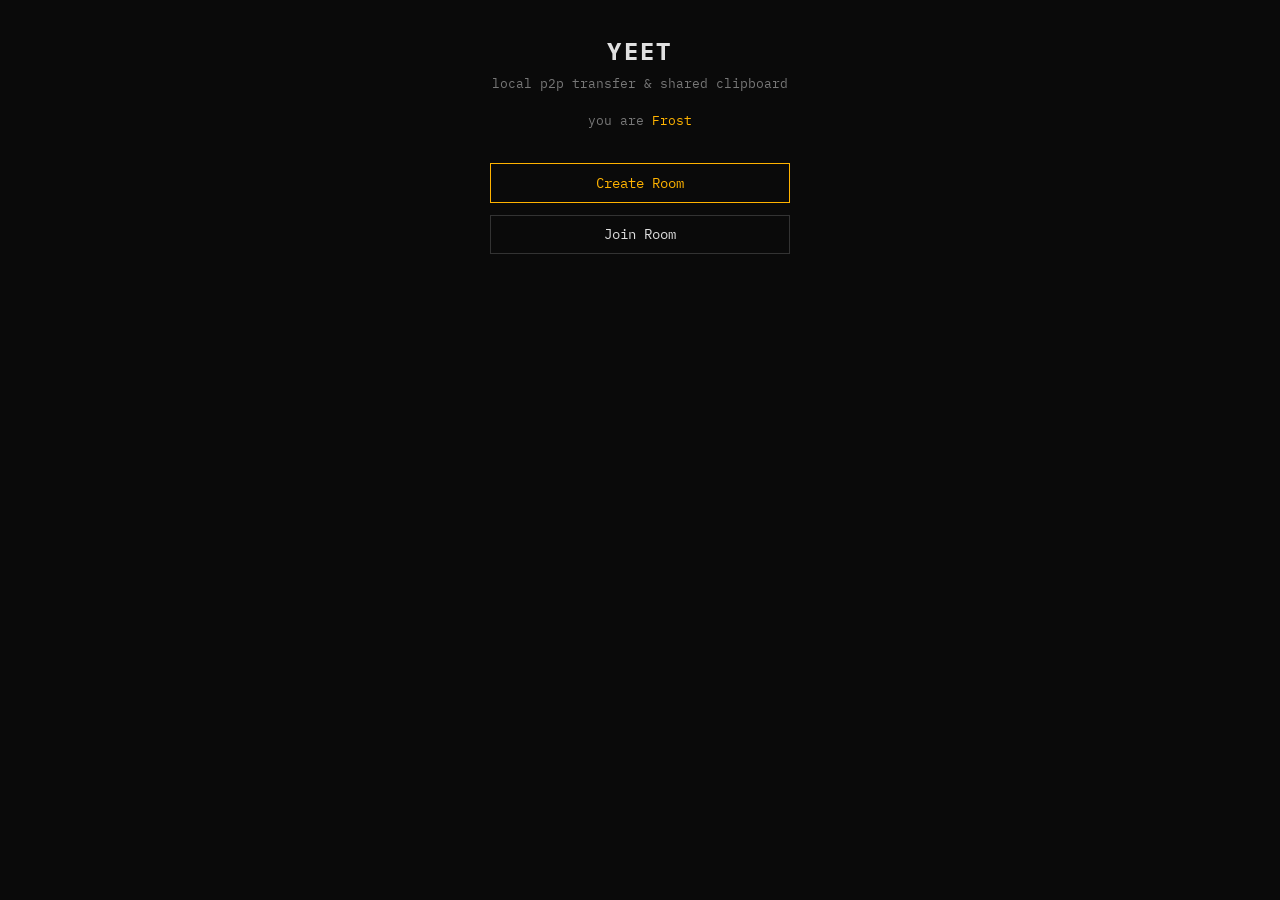
==== index.html @ ff4bd994 "Implement Phase 1: WebRTC P2P with manual copy-paste signaling Zero-dependency proof of concept. Two" ====
<!DOCTYPE html>
<html lang="en">
<head>
  <meta charset="UTF-8">
  <meta name="viewport" content="width=device-width, initial-scale=1.0">
  <title>YEET — Local P2P Transfer</title>
  <link rel="preconnect" href="https://fonts.googleapis.com">
  <link rel="preconnect" href="https://fonts.gstatic.com" crossorigin>
  <link href="https://fonts.googleapis.com/css2?family=IBM+Plex+Mono:wght@400;700&display=swap" rel="stylesheet">
  <link rel="stylesheet" href="css/style.css">
</head>
<body>

  <!-- Pairing View -->
  <div id="view-pairing" class="view active">
    <div class="container">
      <header class="pairing-header">
        <h1>YEET</h1>
        <p class="tagline">local p2p transfer &amp; shared clipboard</p>
        <p class="device-name">you are <span id="my-name">—</span></p>
      </header>

      <div id="pairing-start" class="pairing-step">
        <button id="btn-create" class="btn btn-primary">Create Room</button>
        <button id="btn-join" class="btn">Join Room</button>
      </div>

      <!-- Initiator flow -->
      <div id="pairing-offer" class="pairing-step hidden">
        <p class="step-label">1 / 2 — share this code with the other device</p>
        <textarea id="offer-code" class="code-area" readonly></textarea>
        <button id="btn-copy-offer" class="btn btn-primary">Copy Code</button>
        <p class="step-label">then paste their response code here</p>
        <textarea id="answer-input" class="code-area" placeholder="paste answer code..."></textarea>
        <button id="btn-submit-answer" class="btn btn-primary">Connect</button>
      </div>

      <!-- Joiner flow -->
      <div id="pairing-join" class="pairing-step hidden">
        <p class="step-label">1 / 2 — paste the room code</p>
        <textarea id="offer-input" class="code-area" placeholder="paste room code..."></textarea>
        <button id="btn-submit-offer" class="btn btn-primary">Submit</button>
      </div>

      <div id="pairing-answer" class="pairing-step hidden">
        <p class="step-label">2 / 2 — share this code back to the other device</p>
        <textarea id="answer-code" class="code-area" readonly></textarea>
        <button id="btn-copy-answer" class="btn btn-primary">Copy Code</button>
        <p class="step-label waiting">waiting for connection...</p>
      </div>

      <p id="pairing-status" class="status"></p>
    </div>
  </div>

  <!-- Connected View -->
  <div id="view-connected" class="view">
    <header class="connected-header">
      <div class="header-left">
        <h1>YEET</h1>
        <span id="connection-status" class="status-dot connected"></span>
        <span id="peer-name">—</span>
      </div>
      <button id="btn-disconnect" class="btn btn-small">Disconnect</button>
    </header>

    <div id="message-log" class="message-log"></div>

    <div class="input-bar">
      <textarea id="message-input" class="message-input" placeholder="type or paste..." rows="1"></textarea>
      <button id="btn-send" class="btn btn-primary">Send</button>
    </div>
  </div>

  <!-- Disconnected View -->
  <div id="view-disconnected" class="view">
    <div class="container">
      <h1>YEET</h1>
      <p class="status disconnected">connection lost</p>
      <button id="btn-reconnect" class="btn btn-primary">Reconnect</button>
    </div>
  </div>

  <script type="module" src="js/app.js"></script>
</body>
</html>
---- css/style.css ----
:root {
  --bg: #0a0a0a;
  --bg-raised: #141414;
  --fg: #e0e0e0;
  --fg-dim: #777;
  --accent: #ffb300;
  --accent-dim: #a67400;
  --border: #333;
  --danger: #ff4444;
  --success: #39ff14;
  --font: 'IBM Plex Mono', monospace;
}

*, *::before, *::after {
  box-sizing: border-box;
  margin: 0;
  padding: 0;
}

body {
  background: var(--bg);
  color: var(--fg);
  font-family: var(--font);
  font-size: 14px;
  line-height: 1.6;
  min-height: 100vh;
}

/* View toggle */

.view {
  display: none;
  min-height: 100vh;
}

.view.active {
  display: flex;
  flex-direction: column;
}

.hidden {
  display: none !important;
}

/* Container */

.container {
  max-width: 500px;
  width: 100%;
  margin: 0 auto;
  padding: 2rem 1.5rem;
  flex: 1;
  display: flex;
  flex-direction: column;
  align-items: center;
}

/* Typography */

h1 {
  font-size: 1.5rem;
  font-weight: 700;
  letter-spacing: 0.1em;
  text-transform: uppercase;
}

.tagline {
  color: var(--fg-dim);
  font-size: 0.8rem;
  margin-top: 0.25rem;
}

.device-name {
  color: var(--fg-dim);
  font-size: 0.8rem;
  margin-top: 1rem;
}

.device-name span {
  color: var(--accent);
}

/* Buttons */

.btn {
  font-family: var(--font);
  font-size: 0.85rem;
  padding: 0.6rem 1.2rem;
  border: 1px solid var(--border);
  background: transparent;
  color: var(--fg);
  cursor: pointer;
  transition: border-color 0.15s, color 0.15s;
}

.btn:hover {
  border-color: var(--accent);
  color: var(--accent);
}

.btn-primary {
  border-color: var(--accent);
  color: var(--accent);
}

.btn-primary:hover {
  background: var(--accent);
  color: var(--bg);
}

.btn-small {
  font-size: 0.75rem;
  padding: 0.3rem 0.8rem;
}

/* Pairing */

.pairing-header {
  text-align: center;
  margin-bottom: 2rem;
}

.pairing-step {
  width: 100%;
  display: flex;
  flex-direction: column;
  gap: 0.75rem;
  align-items: center;
}

.pairing-step .btn {
  width: 100%;
  max-width: 300px;
}

.step-label {
  color: var(--fg-dim);
  font-size: 0.8rem;
  text-align: center;
  margin-top: 0.5rem;
}

.step-label.waiting {
  color: var(--accent);
}

.code-area {
  width: 100%;
  min-height: 80px;
  padding: 0.75rem;
  font-family: var(--font);
  font-size: 0.75rem;
  background: var(--bg-raised);
  color: var(--fg);
  border: 1px solid var(--border);
  resize: vertical;
  word-break: break-all;
}

.code-area:focus {
  outline: none;
  border-color: var(--accent);
}

.code-area[readonly] {
  cursor: default;
  color: var(--accent);
}

/* Status */

.status {
  font-size: 0.8rem;
  margin-top: 1rem;
  text-align: center;
}

.status.connecting {
  color: var(--accent);
}

.status.connected {
  color: var(--success);
}

.status.disconnected {
  color: var(--danger);
}

.status.error {
  color: var(--danger);
}

/* Connected header */

.connected-header {
  display: flex;
  align-items: center;
  justify-content: space-between;
  padding: 0.75rem 1.5rem;
  border-bottom: 1px solid var(--border);
}

.header-left {
  display: flex;
  align-items: center;
  gap: 0.75rem;
}

.header-left h1 {
  font-size: 1rem;
}

.status-dot {
  width: 8px;
  height: 8px;
  display: inline-block;
}

.status-dot.connected {
  background: var(--success);
}

.status-dot.disconnected {
  background: var(--danger);
}

#peer-name {
  color: var(--fg-dim);
  font-size: 0.85rem;
}

/* Message log */

.message-log {
  flex: 1;
  overflow-y: auto;
  padding: 1rem 1.5rem;
  display: flex;
  flex-direction: column;
  gap: 0.5rem;
}

.message-card {
  padding: 0.6rem 0.75rem;
  border: 1px solid var(--border);
  font-size: 0.85rem;
  white-space: pre-wrap;
  word-break: break-word;
}

.message-card.self {
  border-left: 3px solid var(--accent);
}

.message-card.peer {
  border-left: 3px solid var(--fg-dim);
}

.message-meta {
  display: flex;
  justify-content: space-between;
  align-items: center;
  margin-top: 0.4rem;
  font-size: 0.7rem;
  color: var(--fg-dim);
}

.message-meta button {
  font-family: var(--font);
  font-size: 0.7rem;
  background: none;
  border: 1px solid var(--border);
  color: var(--fg-dim);
  padding: 0.15rem 0.4rem;
  cursor: pointer;
}

.message-meta button:hover {
  border-color: var(--accent);
  color: var(--accent);
}

/* Input bar */

.input-bar {
  display: flex;
  gap: 0;
  border-top: 1px solid var(--border);
}

.message-input {
  flex: 1;
  padding: 0.75rem 1rem;
  font-family: var(--font);
  font-size: 0.85rem;
  background: var(--bg-raised);
  color: var(--fg);
  border: none;
  resize: none;
  min-height: 44px;
}

.message-input:focus {
  outline: none;
}

.input-bar .btn {
  border: none;
  border-left: 1px solid var(--border);
  padding: 0.75rem 1.5rem;
}

/* Disconnected view */

#view-disconnected .container {
  justify-content: center;
  align-items: center;
  gap: 1rem;
}
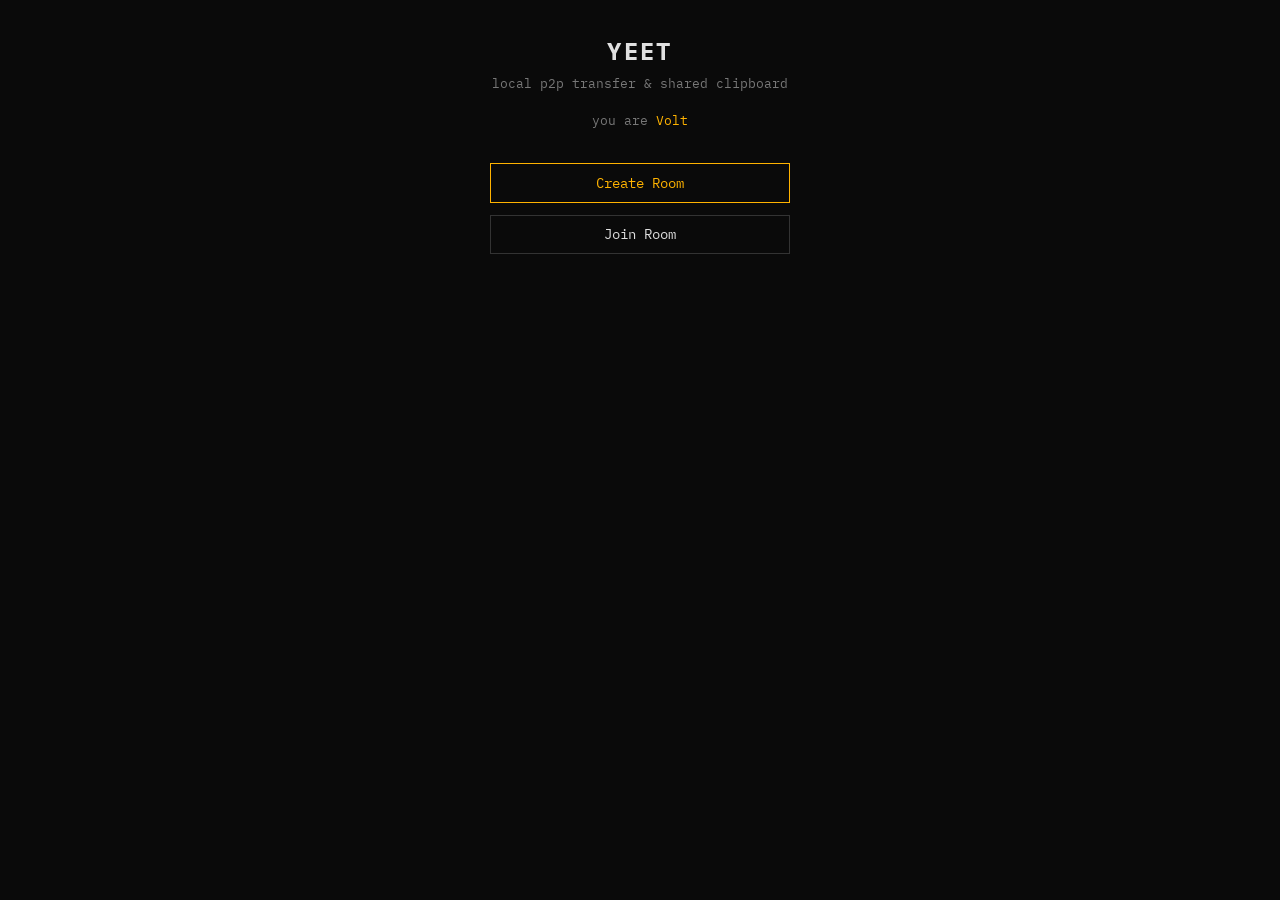
==== commit afcf9e94: "Replace base64 codes with BIP39 word-based encoding Extract essential SDP fields (ufrag, pwd, finger" ====
--- a/index.html
+++ b/index.html
@@ -31,14 +31,14 @@
         <textarea id="offer-code" class="code-area" readonly></textarea>
         <button id="btn-copy-offer" class="btn btn-primary">Copy Code</button>
         <p class="step-label">then paste their response code here</p>
-        <textarea id="answer-input" class="code-area" placeholder="paste answer code..."></textarea>
+        <textarea id="answer-input" class="code-area" placeholder="paste answer words..."></textarea>
         <button id="btn-submit-answer" class="btn btn-primary">Connect</button>
       </div>
 
       <!-- Joiner flow -->
       <div id="pairing-join" class="pairing-step hidden">
         <p class="step-label">1 / 2 — paste the room code</p>
-        <textarea id="offer-input" class="code-area" placeholder="paste room code..."></textarea>
+        <textarea id="offer-input" class="code-area" placeholder="paste room words..."></textarea>
         <button id="btn-submit-offer" class="btn btn-primary">Submit</button>
       </div>
 
--- a/css/style.css
+++ b/css/style.css
@@ -154,7 +154,7 @@
   color: var(--fg);
   border: 1px solid var(--border);
   resize: vertical;
-  word-break: break-all;
+  word-break: break-word;
 }
 
 .code-area:focus {
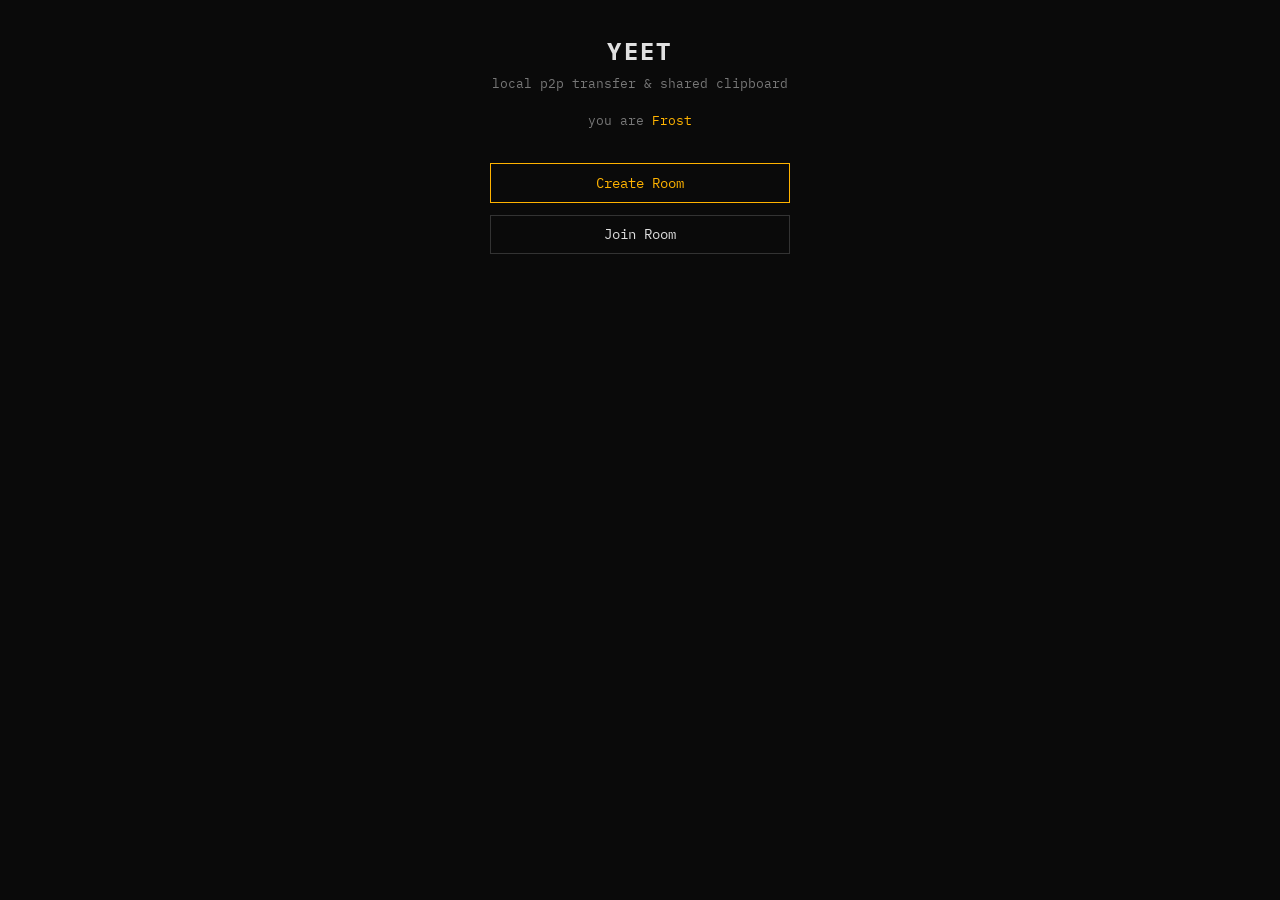
==== commit a854f09b: "Fix stuck connection, add home button, optimize word encoding - Add Google STUN server for ICE candi" ====
--- a/index.html
+++ b/index.html
@@ -27,6 +27,7 @@
 
       <!-- Initiator flow -->
       <div id="pairing-offer" class="pairing-step hidden">
+        <button class="btn-back" data-home>&larr; Start Over</button>
         <p class="step-label">1 / 2 — share this code with the other device</p>
         <textarea id="offer-code" class="code-area" readonly></textarea>
         <button id="btn-copy-offer" class="btn btn-primary">Copy Code</button>
@@ -37,12 +38,14 @@
 
       <!-- Joiner flow -->
       <div id="pairing-join" class="pairing-step hidden">
+        <button class="btn-back" data-home>&larr; Start Over</button>
         <p class="step-label">1 / 2 — paste the room code</p>
         <textarea id="offer-input" class="code-area" placeholder="paste room words..."></textarea>
         <button id="btn-submit-offer" class="btn btn-primary">Submit</button>
       </div>
 
       <div id="pairing-answer" class="pairing-step hidden">
+        <button class="btn-back" data-home>&larr; Start Over</button>
         <p class="step-label">2 / 2 — share this code back to the other device</p>
         <textarea id="answer-code" class="code-area" readonly></textarea>
         <button id="btn-copy-answer" class="btn btn-primary">Copy Code</button>
--- a/css/style.css
+++ b/css/style.css
@@ -133,6 +133,22 @@
   max-width: 300px;
 }
 
+.btn-back {
+  align-self: flex-start;
+  font-family: var(--font);
+  font-size: 0.75rem;
+  background: none;
+  border: none;
+  color: var(--fg-dim);
+  cursor: pointer;
+  padding: 0;
+  margin-bottom: 0.25rem;
+}
+
+.btn-back:hover {
+  color: var(--accent);
+}
+
 .step-label {
   color: var(--fg-dim);
   font-size: 0.8rem;
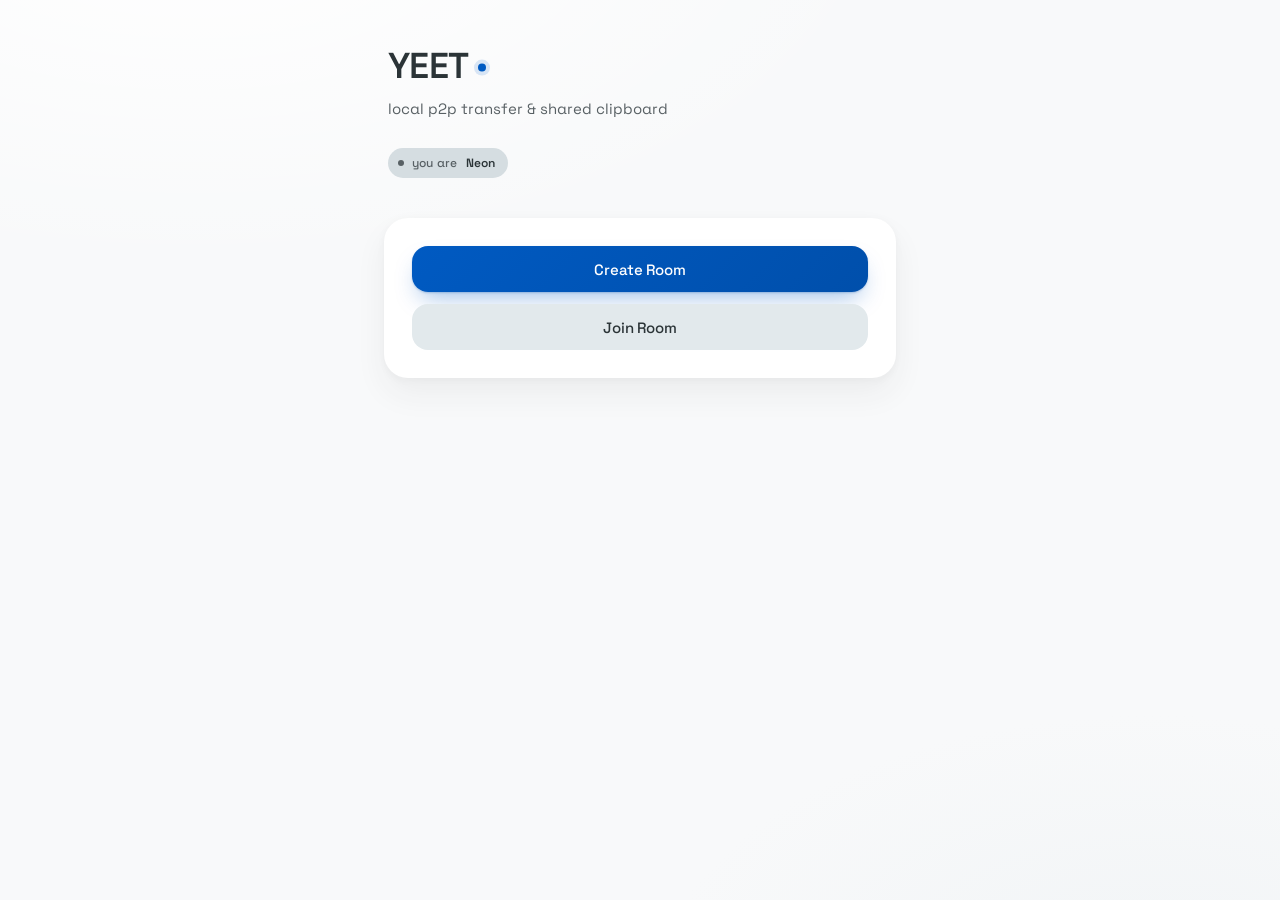
==== commit 0e406900: "Redesign UI with Mechanical Vellum system Replace the dark brutalist theme with a light tonal design" ====
--- a/index.html
+++ b/index.html
@@ -6,7 +6,7 @@
   <title>YEET — Local P2P Transfer</title>
   <link rel="preconnect" href="https://fonts.googleapis.com">
   <link rel="preconnect" href="https://fonts.gstatic.com" crossorigin>
-  <link href="https://fonts.googleapis.com/css2?family=IBM+Plex+Mono:wght@400;700&display=swap" rel="stylesheet">
+  <link href="https://fonts.googleapis.com/css2?family=Space+Grotesk:wght@400;500;600;700&display=swap" rel="stylesheet">
   <link rel="stylesheet" href="css/style.css">
 </head>
 <body>
--- a/css/style.css
+++ b/css/style.css
@@ -1,15 +1,58 @@
+/* ==========================================================================
+   MECHANICAL VELLUM — Industrial Archivist
+   Light tonal design system. No 1px sectioning borders; layered surfaces,
+   gradient CTAs, glassmorphic floats, ambient shadows, Space Grotesk.
+   ========================================================================== */
+
 :root {
-  --bg: #0a0a0a;
-  --bg-raised: #141414;
-  --fg: #e0e0e0;
-  --fg-dim: #777;
-  --accent: #ffb300;
-  --accent-dim: #a67400;
-  --border: #333;
-  --danger: #ff4444;
-  --success: #39ff14;
-  --font: 'IBM Plex Mono', monospace;
-}
+  /* Floppy Drive Palette */
+  --surface: #f8f9fa;
+  --surface-low: #f1f4f6;
+  --surface-high: #e2e9ec;
+  --surface-highest: #d5dde1;
+  --surface-lowest: #ffffff;
+
+  --primary: #005ac2;
+  --primary-dim: #004fab;
+  --on-primary: #ffffff;
+
+  --on-background: #2b3437;
+  --on-surface-variant: #586064;
+  --outline-variant: #abb3b7;
+
+  --success: #006b3f;
+  --danger: #b3261e;
+
+  /* Ghost border (outline_variant @ 15%) */
+  --ghost: rgba(171, 179, 183, 0.35);
+  --ghost-strong: rgba(171, 179, 183, 0.6);
+
+  /* Ambient shadow (on_surface @ 4%) */
+  --shadow-float: 0 2px 8px rgba(43, 52, 55, 0.04), 0 16px 32px rgba(43, 52, 55, 0.06);
+  --shadow-pressed: 0 1px 2px rgba(43, 52, 55, 0.08);
+  --shadow-ring: 0 0 0 4px rgba(0, 90, 194, 0.12);
+
+  /* Radii */
+  --r-sm: 0.5rem;    /*  8px  */
+  --r-md: 0.75rem;   /* 12px  */
+  --r-lg: 1rem;      /* 16px — buttons */
+  --r-xl: 1.5rem;    /* 24px — containers */
+  --r-pill: 999px;
+
+  /* Type */
+  --font-display: 'Space Grotesk', system-ui, sans-serif;
+  --font-body: 'Space Grotesk', system-ui, sans-serif;
+
+  /* Motion */
+  --ease: cubic-bezier(0.4, 0, 0.2, 1);
+  --dur-fast: 160ms;
+  --dur: 240ms;
+  --dur-slow: 360ms;
+}
+
+/* ==========================================================================
+   Reset
+   ========================================================================== */
 
 *, *::before, *::after {
   box-sizing: border-box;
@@ -17,16 +60,45 @@
   padding: 0;
 }
 
+html, body {
+  height: 100%;
+}
+
 body {
-  background: var(--bg);
-  color: var(--fg);
-  font-family: var(--font);
-  font-size: 14px;
-  line-height: 1.6;
+  background: var(--surface);
+  color: var(--on-background);
+  font-family: var(--font-body);
+  font-size: 15px;
+  line-height: 1.5;
+  font-feature-settings: 'ss01', 'ss02';
+  -webkit-font-smoothing: antialiased;
+  text-rendering: optimizeLegibility;
   min-height: 100vh;
-}
-
-/* View toggle */
+  /* Subtle tonal gradient background — the archive lightbox */
+  background-image:
+    radial-gradient(1200px 600px at 15% -10%, var(--surface-lowest) 0%, transparent 60%),
+    radial-gradient(900px 500px at 90% 110%, var(--surface-low) 0%, transparent 55%);
+  background-attachment: fixed;
+}
+
+button, input, textarea {
+  font-family: inherit;
+  font-size: inherit;
+  color: inherit;
+}
+
+textarea {
+  resize: none;
+}
+
+::selection {
+  background: rgba(0, 90, 194, 0.18);
+  color: var(--on-background);
+}
+
+/* ==========================================================================
+   Layout
+   ========================================================================== */
 
 .view {
   display: none;
@@ -42,295 +114,569 @@
   display: none !important;
 }
 
-/* Container */
-
 .container {
-  max-width: 500px;
   width: 100%;
+  max-width: 560px;
   margin: 0 auto;
-  padding: 2rem 1.5rem;
+  padding: 3rem 1.5rem 4rem;
   flex: 1;
   display: flex;
   flex-direction: column;
+  align-items: stretch;
+}
+
+/* ==========================================================================
+   Typography
+   ========================================================================== */
+
+h1, h2, h3 {
+  font-family: var(--font-display);
+  font-weight: 600;
+  letter-spacing: -0.02em;
+  color: var(--on-background);
+}
+
+h1 {
+  font-size: 2.25rem;
+  line-height: 1.05;
+}
+
+.label-sm {
+  font-size: 0.6875rem;
+  font-weight: 500;
+  letter-spacing: 0.08em;
+  text-transform: uppercase;
+  color: var(--on-surface-variant);
+}
+
+/* ==========================================================================
+   Pairing — the editorial landing
+   ========================================================================== */
+
+.pairing-header {
+  display: grid;
+  grid-template-columns: auto 1fr;
+  gap: 0.75rem 1rem;
+  align-items: start;
+  margin-bottom: 2.5rem;
+  padding: 0 0.25rem;
+}
+
+.pairing-header h1 {
+  grid-column: 1 / -1;
+  display: inline-flex;
+  align-items: baseline;
+  gap: 0.6rem;
+}
+
+.pairing-header h1::after {
+  content: '';
+  display: inline-block;
+  width: 0.5rem;
+  height: 0.5rem;
+  border-radius: var(--r-pill);
+  background: var(--primary);
+  transform: translateY(-0.4rem);
+  box-shadow: 0 0 0 4px rgba(0, 90, 194, 0.14);
+}
+
+.tagline {
+  grid-column: 1 / -1;
+  color: var(--on-surface-variant);
+  font-size: 0.9375rem;
+  max-width: 34ch;
+}
+
+.device-name {
+  grid-column: 1 / -1;
+  margin-top: 1rem;
+  display: inline-flex;
   align-items: center;
-}
-
-/* Typography */
-
-h1 {
-  font-size: 1.5rem;
-  font-weight: 700;
-  letter-spacing: 0.1em;
-  text-transform: uppercase;
-}
-
-.tagline {
-  color: var(--fg-dim);
-  font-size: 0.8rem;
-  margin-top: 0.25rem;
-}
-
-.device-name {
-  color: var(--fg-dim);
-  font-size: 0.8rem;
-  margin-top: 1rem;
+  gap: 0.5rem;
+  padding: 0.375rem 0.75rem 0.375rem 0.625rem;
+  width: fit-content;
+  background: var(--surface-highest);
+  border-radius: var(--r-pill);
+  font-size: 0.75rem;
+  font-weight: 500;
+  color: var(--on-surface-variant);
+  letter-spacing: 0.02em;
+}
+
+.device-name::before {
+  content: '';
+  width: 0.375rem;
+  height: 0.375rem;
+  border-radius: var(--r-pill);
+  background: var(--on-surface-variant);
 }
 
 .device-name span {
-  color: var(--accent);
-}
-
-/* Buttons */
+  color: var(--on-background);
+  font-weight: 600;
+}
+
+/* Pairing steps are layered cards — no borders, just surface tint */
+
+.pairing-step {
+  background: var(--surface-lowest);
+  border-radius: var(--r-xl);
+  padding: 1.75rem;
+  display: flex;
+  flex-direction: column;
+  gap: 1rem;
+  box-shadow: var(--shadow-float);
+}
+
+#pairing-start {
+  gap: 0.75rem;
+}
+
+/* ==========================================================================
+   Buttons
+   ========================================================================== */
 
 .btn {
-  font-family: var(--font);
-  font-size: 0.85rem;
-  padding: 0.6rem 1.2rem;
-  border: 1px solid var(--border);
-  background: transparent;
-  color: var(--fg);
+  position: relative;
+  display: inline-flex;
+  align-items: center;
+  justify-content: center;
+  gap: 0.5rem;
+  min-height: 2.875rem;
+  padding: 0.75rem 1.25rem;
+  border: none;
+  border-radius: var(--r-lg);
+  background: var(--surface-high);
+  color: var(--on-background);
+  font-family: var(--font-display);
+  font-size: 0.9375rem;
+  font-weight: 500;
+  letter-spacing: -0.005em;
   cursor: pointer;
-  transition: border-color 0.15s, color 0.15s;
+  transition:
+    background var(--dur) var(--ease),
+    transform var(--dur-fast) var(--ease),
+    box-shadow var(--dur) var(--ease),
+    color var(--dur) var(--ease);
 }
 
 .btn:hover {
-  border-color: var(--accent);
-  color: var(--accent);
+  background: var(--surface-highest);
+}
+
+.btn:active {
+  transform: translateY(1px);
+  box-shadow: var(--shadow-pressed);
+}
+
+.btn:focus-visible {
+  outline: none;
+  box-shadow: var(--shadow-ring);
+}
+
+.btn:disabled {
+  opacity: 0.5;
+  cursor: not-allowed;
+  transform: none;
 }
 
 .btn-primary {
-  border-color: var(--accent);
-  color: var(--accent);
+  background: linear-gradient(135deg, var(--primary) 0%, var(--primary-dim) 100%);
+  color: var(--on-primary);
+  box-shadow: 0 1px 2px rgba(0, 79, 171, 0.24), 0 12px 24px -8px rgba(0, 90, 194, 0.4);
 }
 
 .btn-primary:hover {
-  background: var(--accent);
-  color: var(--bg);
+  background: linear-gradient(135deg, #0064d4 0%, #00569b 100%);
+  box-shadow: 0 1px 2px rgba(0, 79, 171, 0.28), 0 16px 28px -8px rgba(0, 90, 194, 0.48);
+}
+
+.btn-primary:active {
+  box-shadow: 0 1px 2px rgba(0, 79, 171, 0.3);
 }
 
 .btn-small {
-  font-size: 0.75rem;
-  padding: 0.3rem 0.8rem;
-}
-
-/* Pairing */
-
-.pairing-header {
-  text-align: center;
-  margin-bottom: 2rem;
-}
-
-.pairing-step {
-  width: 100%;
-  display: flex;
-  flex-direction: column;
-  gap: 0.75rem;
-  align-items: center;
+  min-height: 2.25rem;
+  padding: 0.4rem 0.85rem;
+  font-size: 0.8125rem;
+  border-radius: var(--r-md);
 }
 
 .pairing-step .btn {
   width: 100%;
-  max-width: 300px;
-}
+}
+
+/* Back / ghost text button */
 
 .btn-back {
   align-self: flex-start;
-  font-family: var(--font);
+  background: transparent;
+  border: none;
+  padding: 0.25rem 0.5rem;
+  margin: -0.25rem 0 0 -0.5rem;
+  font-size: 0.8125rem;
+  font-weight: 500;
+  color: var(--on-surface-variant);
+  cursor: pointer;
+  border-radius: var(--r-sm);
+  transition: color var(--dur) var(--ease), background var(--dur) var(--ease);
+}
+
+.btn-back:hover {
+  color: var(--primary);
+  background: rgba(0, 90, 194, 0.06);
+}
+
+/* ==========================================================================
+   Step labels & code areas
+   ========================================================================== */
+
+.step-label {
   font-size: 0.75rem;
-  background: none;
-  border: none;
-  color: var(--fg-dim);
-  cursor: pointer;
-  padding: 0;
-  margin-bottom: 0.25rem;
-}
-
-.btn-back:hover {
-  color: var(--accent);
-}
-
-.step-label {
-  color: var(--fg-dim);
-  font-size: 0.8rem;
-  text-align: center;
-  margin-top: 0.5rem;
+  font-weight: 500;
+  letter-spacing: 0.06em;
+  text-transform: uppercase;
+  color: var(--on-surface-variant);
+  margin-top: 0.25rem;
 }
 
 .step-label.waiting {
-  color: var(--accent);
+  color: var(--primary);
+  display: inline-flex;
+  align-items: center;
+  gap: 0.5rem;
+}
+
+.step-label.waiting::before {
+  content: '';
+  width: 0.5rem;
+  height: 0.5rem;
+  border-radius: var(--r-pill);
+  background: var(--primary);
+  animation: pulse 1.6s var(--ease) infinite;
+}
+
+@keyframes pulse {
+  0%, 100% { opacity: 0.35; transform: scale(0.85); }
+  50%      { opacity: 1;    transform: scale(1);    }
 }
 
 .code-area {
   width: 100%;
-  min-height: 80px;
-  padding: 0.75rem;
-  font-family: var(--font);
-  font-size: 0.75rem;
-  background: var(--bg-raised);
-  color: var(--fg);
-  border: 1px solid var(--border);
-  resize: vertical;
+  min-height: 6rem;
+  padding: 1rem 1.125rem;
+  font-family: var(--font-display);
+  font-size: 0.9375rem;
+  font-weight: 500;
+  line-height: 1.6;
+  letter-spacing: -0.005em;
+  color: var(--on-background);
+  background: var(--surface-low);
+  border: 1px solid var(--ghost);
+  border-radius: var(--r-lg);
   word-break: break-word;
+  transition: border-color var(--dur) var(--ease), background var(--dur) var(--ease), box-shadow var(--dur) var(--ease);
+}
+
+.code-area::placeholder {
+  color: var(--on-surface-variant);
+  opacity: 0.7;
 }
 
 .code-area:focus {
   outline: none;
-  border-color: var(--accent);
+  border-color: var(--primary);
+  background: var(--surface-lowest);
+  box-shadow: var(--shadow-ring);
 }
 
 .code-area[readonly] {
   cursor: default;
-  color: var(--accent);
-}
-
-/* Status */
+  color: var(--primary);
+  font-weight: 500;
+  background: var(--surface-low);
+}
+
+/* ==========================================================================
+   Status line
+   ========================================================================== */
 
 .status {
-  font-size: 0.8rem;
-  margin-top: 1rem;
+  margin-top: 1.25rem;
+  padding: 0 0.25rem;
+  font-size: 0.8125rem;
+  font-weight: 500;
+  letter-spacing: 0.04em;
+  color: var(--on-surface-variant);
   text-align: center;
+  min-height: 1.25rem;
 }
 
 .status.connecting {
-  color: var(--accent);
+  color: var(--primary);
 }
 
 .status.connected {
   color: var(--success);
 }
 
-.status.disconnected {
-  color: var(--danger);
-}
-
+.status.disconnected,
 .status.error {
   color: var(--danger);
 }
 
-/* Connected header */
+/* ==========================================================================
+   Connected View
+   ========================================================================== */
+
+#view-connected .container {
+  display: none;
+}
 
 .connected-header {
+  position: sticky;
+  top: 0;
+  z-index: 10;
   display: flex;
   align-items: center;
   justify-content: space-between;
-  padding: 0.75rem 1.5rem;
-  border-bottom: 1px solid var(--border);
+  gap: 1rem;
+  padding: 0.875rem 1.25rem;
+  margin: 0.75rem;
+  background: rgba(248, 249, 250, 0.72);
+  backdrop-filter: blur(16px) saturate(140%);
+  -webkit-backdrop-filter: blur(16px) saturate(140%);
+  border: 1px solid var(--ghost);
+  border-radius: var(--r-xl);
+  box-shadow: var(--shadow-float);
 }
 
 .header-left {
   display: flex;
   align-items: center;
   gap: 0.75rem;
+  min-width: 0;
 }
 
 .header-left h1 {
-  font-size: 1rem;
-}
-
+  font-size: 1.0625rem;
+  font-weight: 600;
+  letter-spacing: -0.01em;
+}
+
+/* Status dot — now a soft indicator, not a hard square */
 .status-dot {
-  width: 8px;
-  height: 8px;
+  position: relative;
+  width: 0.5rem;
+  height: 0.5rem;
+  border-radius: var(--r-pill);
   display: inline-block;
+  flex-shrink: 0;
 }
 
 .status-dot.connected {
   background: var(--success);
+  box-shadow: 0 0 0 4px rgba(0, 107, 63, 0.14);
 }
 
 .status-dot.disconnected {
   background: var(--danger);
+  box-shadow: 0 0 0 4px rgba(179, 38, 30, 0.14);
 }
 
 #peer-name {
-  color: var(--fg-dim);
-  font-size: 0.85rem;
-}
-
-/* Message log */
+  font-size: 0.8125rem;
+  font-weight: 500;
+  color: var(--on-surface-variant);
+  padding: 0.25rem 0.625rem;
+  background: var(--surface-highest);
+  border-radius: var(--r-pill);
+  white-space: nowrap;
+  overflow: hidden;
+  text-overflow: ellipsis;
+  max-width: 10rem;
+}
+
+/* ==========================================================================
+   Message log
+   ========================================================================== */
 
 .message-log {
   flex: 1;
   overflow-y: auto;
-  padding: 1rem 1.5rem;
+  padding: 1rem 1.25rem 7rem;
   display: flex;
   flex-direction: column;
-  gap: 0.5rem;
+  gap: 0.625rem;
+  max-width: 720px;
+  width: 100%;
+  margin: 0 auto;
+  scroll-behavior: smooth;
 }
 
 .message-card {
-  padding: 0.6rem 0.75rem;
-  border: 1px solid var(--border);
-  font-size: 0.85rem;
+  max-width: 88%;
+  padding: 0.75rem 0.9375rem;
+  background: var(--surface-lowest);
+  border-radius: var(--r-lg);
+  box-shadow: 0 1px 2px rgba(43, 52, 55, 0.04);
+  font-size: 0.9375rem;
+  line-height: 1.5;
   white-space: pre-wrap;
   word-break: break-word;
+  animation: card-in var(--dur-slow) var(--ease) both;
+}
+
+@keyframes card-in {
+  from { opacity: 0; transform: translateY(6px); }
+  to   { opacity: 1; transform: translateY(0);    }
 }
 
 .message-card.self {
-  border-left: 3px solid var(--accent);
+  align-self: flex-end;
+  background: linear-gradient(135deg, var(--primary) 0%, var(--primary-dim) 100%);
+  color: var(--on-primary);
+  border-bottom-right-radius: var(--r-sm);
+  box-shadow: 0 1px 2px rgba(0, 79, 171, 0.2), 0 8px 16px -6px rgba(0, 90, 194, 0.28);
 }
 
 .message-card.peer {
-  border-left: 3px solid var(--fg-dim);
+  align-self: flex-start;
+  background: var(--surface-lowest);
+  color: var(--on-background);
+  border: 1px solid var(--ghost);
+  border-bottom-left-radius: var(--r-sm);
 }
 
 .message-meta {
   display: flex;
-  justify-content: space-between;
+  justify-content: flex-end;
   align-items: center;
-  margin-top: 0.4rem;
-  font-size: 0.7rem;
-  color: var(--fg-dim);
+  gap: 0.5rem;
+  margin-top: 0.5rem;
+  font-size: 0.6875rem;
+  letter-spacing: 0.04em;
+  opacity: 0.75;
+}
+
+.message-card.self .message-meta {
+  color: rgba(255, 255, 255, 0.85);
+}
+
+.message-card.peer .message-meta {
+  color: var(--on-surface-variant);
 }
 
 .message-meta button {
-  font-family: var(--font);
-  font-size: 0.7rem;
-  background: none;
-  border: 1px solid var(--border);
-  color: var(--fg-dim);
-  padding: 0.15rem 0.4rem;
+  font-family: var(--font-display);
+  font-size: 0.6875rem;
+  font-weight: 500;
+  letter-spacing: 0.04em;
+  text-transform: uppercase;
+  background: transparent;
+  border: 1px solid var(--ghost-strong);
+  color: inherit;
+  padding: 0.2rem 0.55rem;
+  border-radius: var(--r-pill);
   cursor: pointer;
+  transition: background var(--dur) var(--ease), border-color var(--dur) var(--ease);
+}
+
+.message-card.self .message-meta button {
+  border-color: rgba(255, 255, 255, 0.4);
 }
 
 .message-meta button:hover {
-  border-color: var(--accent);
-  color: var(--accent);
-}
-
-/* Input bar */
+  background: rgba(43, 52, 55, 0.06);
+}
+
+.message-card.self .message-meta button:hover {
+  background: rgba(255, 255, 255, 0.16);
+}
+
+/* ==========================================================================
+   Input bar — floating glass dock
+   ========================================================================== */
 
 .input-bar {
-  display: flex;
-  gap: 0;
-  border-top: 1px solid var(--border);
+  position: fixed;
+  left: 50%;
+  bottom: 1rem;
+  transform: translateX(-50%);
+  width: calc(100% - 1.5rem);
+  max-width: 720px;
+  display: flex;
+  align-items: flex-end;
+  gap: 0.5rem;
+  padding: 0.5rem 0.5rem 0.5rem 0.75rem;
+  background: rgba(248, 249, 250, 0.78);
+  backdrop-filter: blur(20px) saturate(160%);
+  -webkit-backdrop-filter: blur(20px) saturate(160%);
+  border: 1px solid var(--ghost);
+  border-radius: var(--r-xl);
+  box-shadow: var(--shadow-float);
+  z-index: 10;
 }
 
 .message-input {
   flex: 1;
-  padding: 0.75rem 1rem;
-  font-family: var(--font);
-  font-size: 0.85rem;
-  background: var(--bg-raised);
-  color: var(--fg);
+  padding: 0.75rem 0.5rem;
+  min-height: 2.75rem;
+  max-height: 10rem;
+  font-size: 0.9375rem;
+  line-height: 1.5;
+  color: var(--on-background);
+  background: transparent;
   border: none;
-  resize: none;
-  min-height: 44px;
-}
-
-.message-input:focus {
   outline: none;
 }
 
+.message-input::placeholder {
+  color: var(--on-surface-variant);
+  opacity: 0.7;
+}
+
 .input-bar .btn {
-  border: none;
-  border-left: 1px solid var(--border);
-  padding: 0.75rem 1.5rem;
-}
-
-/* Disconnected view */
+  border-radius: var(--r-lg);
+  padding: 0.75rem 1.25rem;
+  min-height: 2.75rem;
+  flex-shrink: 0;
+}
+
+/* ==========================================================================
+   Disconnected view
+   ========================================================================== */
 
 #view-disconnected .container {
   justify-content: center;
   align-items: center;
-  gap: 1rem;
-}
+  gap: 1.25rem;
+  text-align: center;
+}
+
+#view-disconnected h1 {
+  font-size: 1.75rem;
+}
+
+#view-disconnected .btn {
+  min-width: 12rem;
+}
+
+/* ==========================================================================
+   Responsive polish
+   ========================================================================== */
+
+@media (max-width: 560px) {
+  h1 { font-size: 1.875rem; }
+  .container { padding: 2rem 1rem 3rem; }
+  .pairing-step { padding: 1.25rem; }
+  .connected-header { margin: 0.5rem; padding: 0.75rem 1rem; }
+  #peer-name { max-width: 7rem; }
+}
+
+@media (prefers-reduced-motion: reduce) {
+  *, *::before, *::after {
+    animation-duration: 0.01ms !important;
+    transition-duration: 0.01ms !important;
+  }
+}
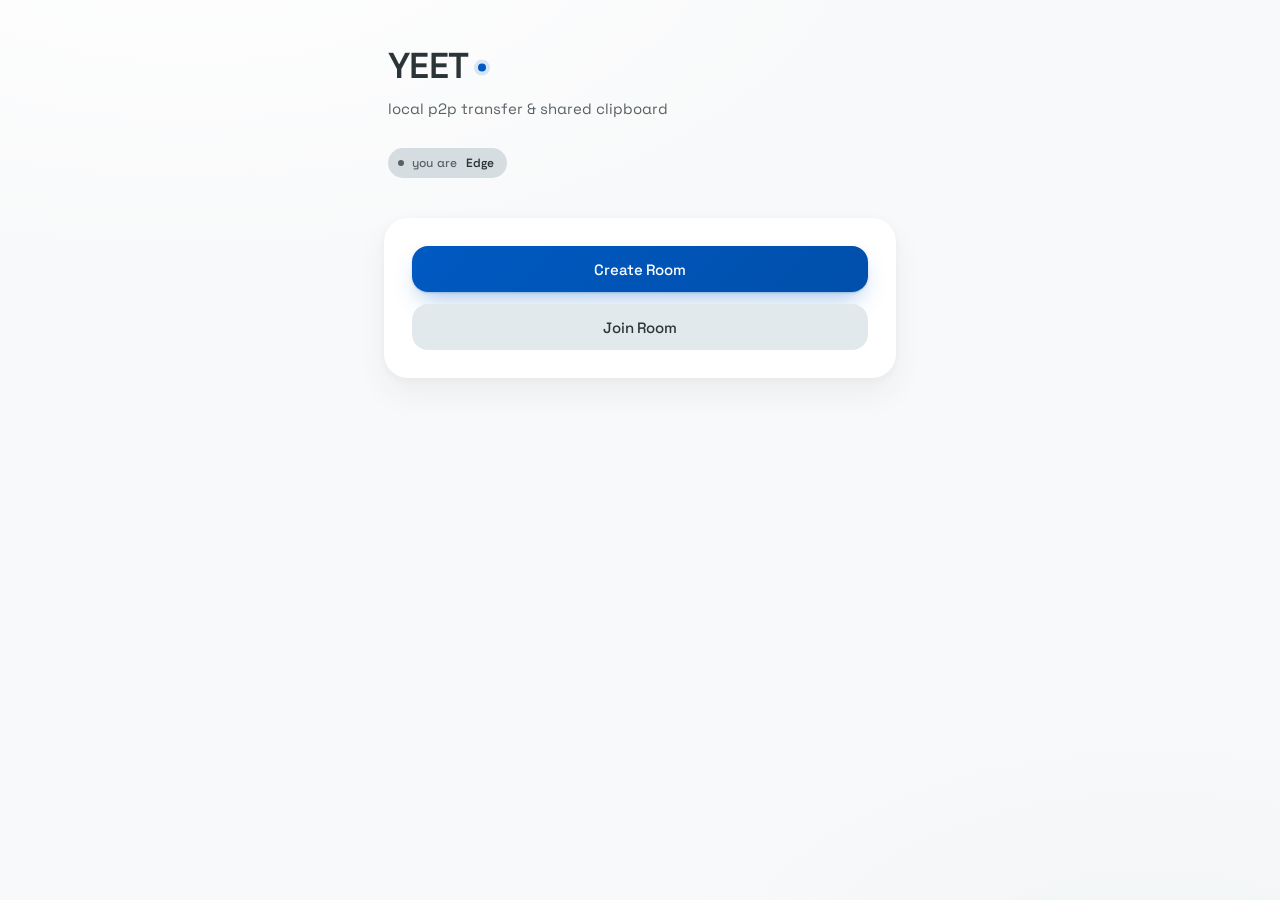
==== commit 7ac320d6: "Add SAS handshake: post-DTLS verification and version-byte wire format Implements the redesign descr" ====
--- a/index.html
+++ b/index.html
@@ -52,6 +52,16 @@
         <p class="step-label waiting">waiting for connection...</p>
       </div>
 
+      <!-- SAS verification: shown to both peers after DTLS completes. -->
+      <div id="pairing-sas" class="pairing-step hidden">
+        <p class="sas-instruction">Read these numbers out loud. The other person should see the same ones.</p>
+        <div id="sas-digits" class="sas-digits" aria-live="polite">— —</div>
+        <div class="sas-actions">
+          <button id="btn-sas-match" class="btn btn-primary">They match</button>
+          <button id="btn-sas-mismatch" class="btn btn-primary">They don't match — start over</button>
+        </div>
+      </div>
+
       <p id="pairing-status" class="status"></p>
     </div>
   </div>
--- a/css/style.css
+++ b/css/style.css
@@ -398,6 +398,42 @@
 }
 
 /* ==========================================================================
+   SAS verification step
+   ========================================================================== */
+
+.sas-instruction {
+  font-size: 1rem;
+  line-height: 1.45;
+  color: var(--on-background);
+  text-align: center;
+  margin: 0.25rem 0 0.5rem;
+}
+
+.sas-digits {
+  font-family: 'Space Grotesk', ui-monospace, monospace;
+  font-variant-numeric: tabular-nums;
+  font-weight: 700;
+  font-size: clamp(2.4rem, 8vw, 3.5rem);
+  letter-spacing: 0.18em;
+  text-align: center;
+  padding: 1.5rem 1rem;
+  background: var(--surface-low);
+  border-radius: var(--r-lg);
+  color: var(--primary);
+  user-select: all;
+}
+
+.sas-actions {
+  display: flex;
+  flex-direction: column;
+  gap: 0.6rem;
+}
+
+/* Both buttons primary — mismatch is the routine outcome of an attack and
+   must not look more dangerous than match. Spec open item resolution. */
+.sas-actions .btn { width: 100%; }
+
+/* ==========================================================================
    Status line
    ========================================================================== */
 
